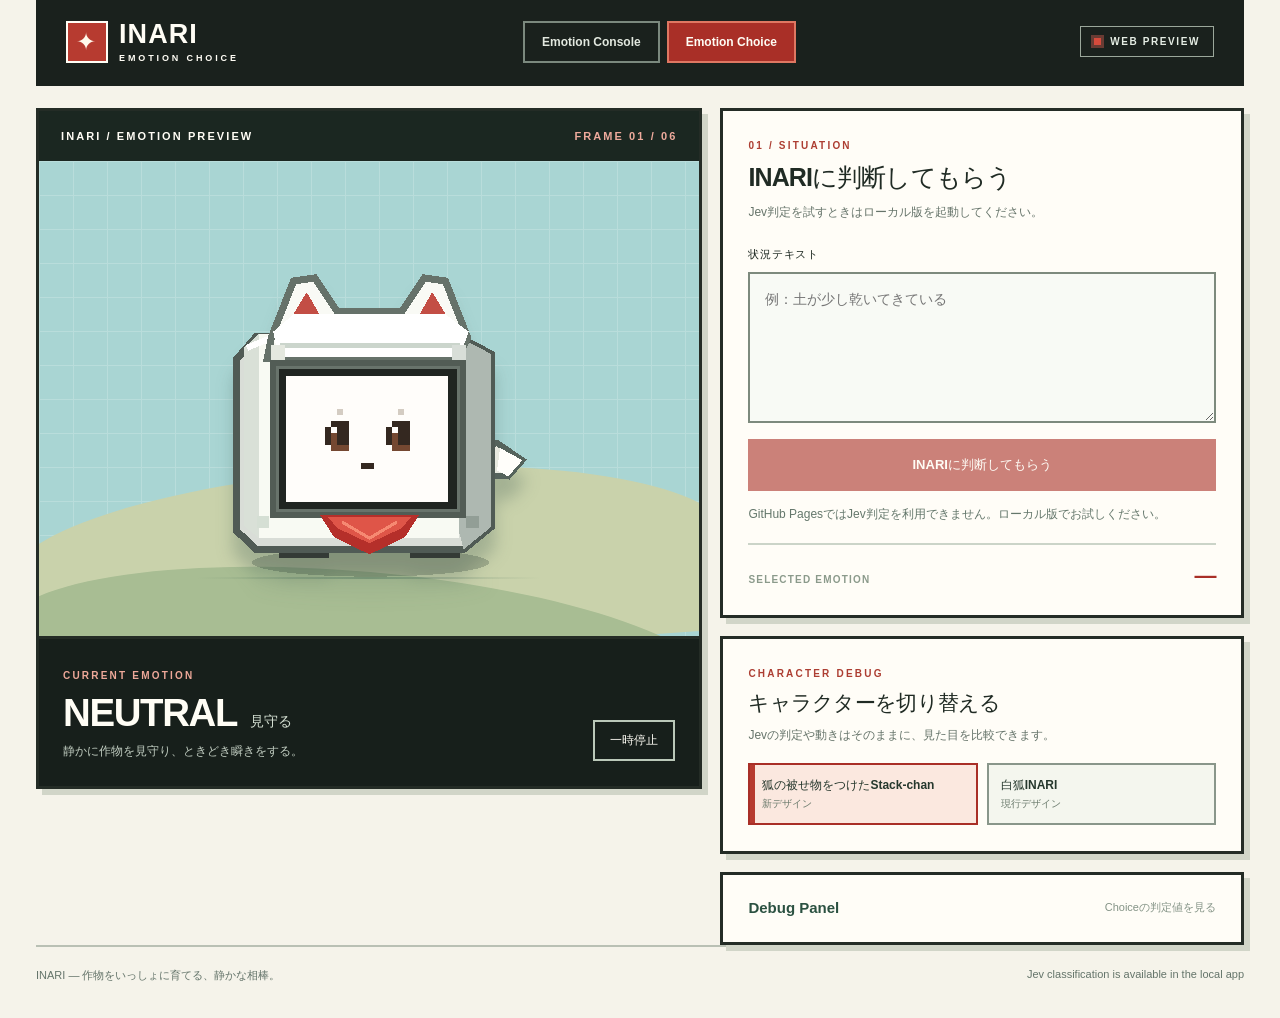
==== emotion-choice/index.html @ 9ecdd57f "Update preview from 60a2938b7bea" ====
<!doctype html>
<html lang="ja">
  <head>
    <meta charset="UTF-8" />
    <meta name="viewport" content="width=device-width, initial-scale=1" />
    <meta name="theme-color" content="#153c32" />
    <meta name="description" content="状況テキストからJevがINARIの感情を選ぶローカル検証画面。" />
    <title>INARI Emotion Choice</title>
    <link rel="stylesheet" href="../styles.css?v=11" />
    <script type="module" src="../src/choiceApp.js?v=12"></script>
  </head>
  <body>
    <div class="page-shell">
      <header class="site-header">
        <div class="brand-lockup" aria-label="INARI Emotion Choice">
          <span class="brand-mark" aria-hidden="true">✦</span>
          <span>INARI <small>EMOTION CHOICE</small></span>
        </div>
        <nav class="mode-nav" aria-label="表示モード">
          <a href="../emotion-console/">Emotion Console</a>
          <a href="../emotion-choice/" aria-current="page">Emotion Choice</a>
        </nav>
        <span class="local-badge"><span class="live-dot" aria-hidden="true"></span> WEB PREVIEW</span>
      </header>

      <main>
        <h1 class="sr-only">INARI Emotion Choice</h1>

        <div class="demo-grid">
          <section class="stage-card" aria-labelledby="stage-title">
            <div class="stage-topline">
              <span id="stage-title">INARI / EMOTION PREVIEW</span>
              <span class="stage-count" id="frameCount">FRAME 01 / 06</span>
            </div>
            <div class="stage-scene">
              <div class="horizon horizon-back" aria-hidden="true"></div>
              <div class="horizon horizon-front" aria-hidden="true"></div>
              <div class="sprite-anchor">
                <div id="sprite" class="sprite" role="img" aria-label="INARIが見守っています">
                  <div class="sprite-body" aria-hidden="true"></div>
                </div>
              </div>
              <span class="ground-line" aria-hidden="true"></span>
            </div>
            <div class="stage-info">
              <div>
                <p class="stage-label">CURRENT EMOTION</p>
                <h2><span id="emotionName">NEUTRAL</span><span id="emotionNameJa" class="emotion-ja">見守る</span></h2>
                <p id="emotionDescription" class="emotion-description">静かに作物を見守る。</p>
              </div>
              <button id="motionToggle" class="motion-toggle" type="button" aria-pressed="false">一時停止</button>
            </div>
          </section>

          <div class="control-column">
            <section class="control-card choice-card" aria-labelledby="choice-title">
              <div class="section-heading">
                <span class="section-index">01 / SITUATION</span>
                <h2 id="choice-title">INARIに判断してもらう</h2>
                <p>Jev判定を試すときはローカル版を起動してください。</p>
              </div>
              <form id="choiceForm" class="choice-form">
                <label for="situationInput">状況テキスト</label>
                <textarea id="situationInput" disabled name="situation" rows="5" maxlength="2000" placeholder="例：土が少し乾いてきている" required></textarea>
                <button id="choiceSubmit" disabled type="submit">INARIに判断してもらう</button>
              </form>
              <p id="choiceStatus" class="choice-status" role="status" aria-live="polite">GitHub PagesではJev判定を利用できません。ローカル版でお試しください。</p>
              <div class="choice-result" aria-live="polite">
                <span>SELECTED EMOTION</span>
                <strong id="selectedEmotion">—</strong>
              </div>
            </section>

            <section class="control-card character-card" aria-labelledby="character-title">
              <div class="section-heading">
                <span class="section-index">CHARACTER DEBUG</span>
                <h2 id="character-title">キャラクターを切り替える</h2>
                <p>Jevの判定や動きはそのままに、見た目を比較できます。</p>
              </div>
              <fieldset class="character-switch" aria-label="INARIのデザインを選択">
                <legend class="sr-only">INARIのデザイン</legend>
                <label><input type="radio" name="characterStyle" value="stackchan" checked /><span>狐の被せ物をつけたStack-chan <small>新デザイン</small></span></label>
                <label><input type="radio" name="characterStyle" value="original" /><span>白狐INARI <small>現行デザイン</small></span></label>
              </fieldset>
            </section>

            <details class="control-card debug-panel" id="debugPanel">
              <summary>Debug Panel <span>Choiceの判定値を見る</span></summary>
              <dl class="debug-metrics">
                <div><dt>Selected Emotion</dt><dd id="debugEmotion">—</dd></div>
                <div><dt>Confidence</dt><dd id="debugConfidence">—</dd></div>
              </dl>
              <table class="probability-table">
                <caption>各emotionのprobability</caption>
                <thead><tr><th scope="col">Emotion</th><th scope="col">Probability</th></tr></thead>
                <tbody id="probabilityRows"></tbody>
              </table>
            </details>
          </div>
        </div>
      </main>

      <footer class="site-footer">
        <span>INARI — 作物をいっしょに育てる、静かな相棒。</span>
        <span>Jev classification is available in the local app</span>
      </footer>
    </div>
  </body>
</html>
---- styles.css ----
:root {
  color-scheme: light;
  font-family: -apple-system, BlinkMacSystemFont, "Hiragino Kaku Gothic ProN", "Yu Gothic", "Noto Sans JP", sans-serif;
  color: #173b32;
  background: #f4f1e9;
  font-synthesis: none;
}
* { box-sizing: border-box; }
html { scroll-behavior: smooth; }
body { margin: 0; min-width: 320px; }
button { font: inherit; }
button:focus-visible { outline: 3px solid #d35a45; outline-offset: 3px; }
.page-shell { max-width: 1480px; padding: 0 48px; margin: 0 auto; }
.site-header { min-height: 88px; display: flex; align-items: center; justify-content: space-between; border-bottom: 1px solid #dcd8cb; gap: 16px; }
.mode-nav { display: flex; align-items: center; gap: 4px; padding: 4px; border: 1px solid #ded9cc; border-radius: 12px; background: #ebece3; }
.mode-nav a { padding: 9px 12px; border-radius: 9px; color: #607369; text-decoration: none; font-size: 11px; font-weight: 800; white-space: nowrap; }
.mode-nav a[aria-current="page"] { color: #fffdf5; background: #245542; }
.mode-nav a:focus-visible { outline: 3px solid #d35a45; outline-offset: 2px; }
.brand-lockup { display: flex; align-items: center; gap: 11px; font-size: 24px; font-weight: 800; letter-spacing: .04em; line-height: 1; white-space: nowrap; }
.brand-lockup small { display: block; font-size: 9px; font-weight: 800; letter-spacing: .32em; margin-top: 6px; }
.brand-mark { width: 38px; height: 38px; border-radius: 12px; background: #b83e35; color: #fff9ec; display: grid; place-items: center; font-size: 24px; }
.local-badge { display: flex; align-items: center; gap: 9px; border: 1px solid #d7d1c2; padding: 9px 13px; border-radius: 100px; font-size: 10px; font-weight: 800; letter-spacing: .16em; color: #5c6a57; white-space: nowrap; }
.live-dot { display: inline-block; width: 7px; height: 7px; background: #89a96a; border-radius: 50%; box-shadow: 0 0 0 3px #e5ebdc; }
.intro { padding: 42px 0 34px; }
.eyebrow, .section-index, .stage-label { margin: 0; font-size: 10px; line-height: 1.5; font-weight: 800; letter-spacing: .22em; color: #a34739; }
.intro h1 { margin: 15px 0 16px; max-width: 900px; font-size: clamp(37px, 5vw, 66px); line-height: 1.19; letter-spacing: -.055em; font-weight: 750; }
.intro h1 em { color: #8a9c67; font-style: normal; }
.intro-copy { margin: 0; max-width: 650px; color: #62746b; line-height: 1.9; font-size: 14px; }
.demo-grid { display: grid; grid-template-columns: minmax(440px, 1.14fr) minmax(370px, .86fr); gap: 20px; align-items: stretch; }
.stage-card { background: #143b31; color: #fffdf5; border-radius: 22px; overflow: hidden; min-height: 660px; display: flex; flex-direction: column; box-shadow: 0 18px 40px #18372a18; }
.stage-topline { z-index: 2; display: flex; justify-content: space-between; align-items: center; gap: 10px; padding: 25px 30px 0; font-size: 10px; letter-spacing: .19em; font-weight: 800; color: #b5c7ae; }
.stage-count { color: #93aa9b; white-space: nowrap; }
.stage-scene { position: relative; min-height: 430px; flex: 1; display: grid; place-items: center; overflow: hidden; background: radial-gradient(circle at 50% 38%, #39644b 0, #214b3a 38%, #143b31 78%); }
.stage-scene::before { content: ""; position: absolute; inset: 0; opacity: .45; background-image: radial-gradient(#c2d1ac 1px, transparent 1px); background-size: 30px 30px; mask-image: linear-gradient(to bottom, transparent 5%, black 42%, transparent 85%); }
.horizon { position: absolute; left: -5%; width: 110%; height: 145px; bottom: 8%; border-radius: 50% 50% 0 0; opacity: .48; }
.horizon-back { background: #4f7756; transform: rotate(-6deg) translateY(35px); }
.horizon-front { background: #244d38; transform: rotate(6deg) translateY(88px); }
.ground-line { position: absolute; bottom: 13%; left: 24%; right: 24%; height: 1px; background: linear-gradient(90deg, transparent, #9fc39665, transparent); }
.sprite-anchor { position: relative; z-index: 1; width: min(63vw, 360px); aspect-ratio: 1; margin-top: 20px; filter: drop-shadow(0 24px 18px #061b1740); }
.sprite { position: relative; width: 100%; height: 100%; image-rendering: pixelated; transform-origin: 50% 88%; transition: transform 260ms ease; }
.sprite-body { position: absolute; inset: 0; background-repeat: no-repeat; background-position: center; image-rendering: pixelated; }
.stage-info { position: relative; z-index: 2; min-height: 155px; padding: 22px 30px 29px; display: flex; justify-content: space-between; align-items: end; gap: 20px; background: #10382f; border-top: 1px solid #ffffff12; }
.stage-label { color: #9ebdab; }
.stage-info h2 { margin: 7px 0 5px; font-size: clamp(27px, 3vw, 37px); line-height: 1.2; letter-spacing: -.035em; }
.emotion-ja { color: #b8c9a5; font-size: 14px; font-weight: 500; margin-left: 13px; letter-spacing: 0; }
.emotion-description { margin: 0; color: #acc2b5; font-size: 12px; line-height: 1.7; }
.motion-toggle { flex: 0 0 auto; background: #ffffff14; border: 1px solid #ffffff30; color: #e8f0e6; border-radius: 10px; padding: 10px 15px; cursor: pointer; font-size: 12px; }
.motion-toggle:hover { background: #ffffff24; }
.control-column { display: flex; flex-direction: column; gap: 20px; }
.control-card { border: 1px solid #ded9cc; border-radius: 20px; background: #fffdf8; padding: 28px 29px 30px; }
.choice-form { display: grid; gap: 10px; margin-top: 25px; }
.choice-form label { font-size: 11px; font-weight: 800; letter-spacing: .07em; }
.choice-form textarea { resize: vertical; min-height: 132px; padding: 14px 15px; border: 1px solid #cbd5c7; border-radius: 12px; background: #f8faf5; color: #173b32; font: inherit; font-size: 14px; line-height: 1.7; }
.choice-form textarea:focus-visible { outline: 3px solid #d35a45; outline-offset: 2px; }
.choice-form button { margin-top: 6px; border: 0; border-radius: 11px; padding: 15px 18px; background: #286849; color: #fffdf5; cursor: pointer; font-size: 13px; font-weight: 800; }
.choice-form button:hover { background: #1d543a; }
.choice-form button:disabled { opacity: .6; cursor: wait; }
.choice-status { min-height: 25px; margin: 14px 0 0; color: #64776b; font-size: 12px; line-height: 1.6; }
.choice-status[data-state="error"] { color: #ab453b; }
.choice-status[data-state="success"] { color: #286849; }
.choice-result { display: flex; align-items: baseline; justify-content: space-between; gap: 12px; margin-top: 13px; padding: 18px 0 0; border-top: 1px solid #e4e5d9; }
.choice-result span { color: #8b9a8b; font-size: 10px; font-weight: 800; letter-spacing: .12em; }
.choice-result strong { color: #245542; font-size: 22px; letter-spacing: -.02em; }
.debug-panel { flex: 1; padding-top: 22px; }
.debug-panel summary { display: flex; align-items: center; justify-content: space-between; gap: 10px; cursor: pointer; color: #2b5141; font-size: 15px; font-weight: 800; }
.debug-panel summary span { color: #849386; font-size: 11px; font-weight: 500; }
.debug-panel[open] summary { margin-bottom: 19px; }
.debug-metrics { display: grid; grid-template-columns: 1fr 1fr; gap: 10px; margin: 0 0 18px; }
.debug-metrics div { padding: 12px; border-radius: 10px; background: #f1f5ed; }
.debug-metrics dt { color: #819486; font-size: 10px; }
.debug-metrics dd { margin: 5px 0 0; color: #254b3a; font-size: 15px; font-weight: 800; }
.probability-table { width: 100%; border-collapse: collapse; text-align: left; font-size: 11px; }
.probability-table caption { margin-bottom: 8px; text-align: left; color: #6c7d70; font-size: 11px; }
.probability-table th, .probability-table td { padding: 6px 5px; border-bottom: 1px solid #e8ebe1; }
.probability-table thead th { color: #849386; font-size: 9px; letter-spacing: .1em; }
.probability-table tbody th { color: #385e4b; }
.probability-table td { color: #3c5649; font-variant-numeric: tabular-nums; }
.emotion-controls { flex: 1; }
.section-heading h2 { margin: 8px 0 8px; font-size: 25px; letter-spacing: -.035em; }
.section-heading p { margin: 0; color: #7b877c; font-size: 12px; line-height: 1.7; }
.direct-buttons { display: grid; grid-template-columns: repeat(2, minmax(0, 1fr)); gap: 8px; margin-top: 19px; }
.direct-button { min-width: 0; min-height: 58px; text-align: left; border: 1px solid #ded9cb; background: #f6f3eb; border-radius: 12px; padding: 10px 12px; cursor: pointer; color: #29493f; transition: background .18s, border .18s, transform .18s; }
.direct-button:hover, .sequence-button:hover, .replay-button:hover { transform: translateY(-2px); border-color: #b8c7aa; background: #edf2e9; }
.direct-button[aria-pressed="true"] { border-color: #2f6b50; background: #e4efe4; box-shadow: inset 0 0 0 1px #2f6b50; }
.direct-button strong { display: block; font-size: 12px; letter-spacing: .04em; }
.direct-button span { display: block; margin-top: 3px; color: #79877b; font-size: 11px; }
.sequence-controls { display: flex; align-items: center; justify-content: space-between; gap: 10px; margin-top: 15px; }
.sequence-controls span { color: #7b877c; font-size: 11px; font-weight: 800; letter-spacing: .15em; white-space: nowrap; }
.sequence-button, .replay-button { border: 1px solid #d7dece; border-radius: 10px; background: #f3f7ed; color: #345645; padding: 9px 13px; cursor: pointer; font-size: 11px; font-weight: 700; transition: background .18s, border .18s, transform .18s; }
.playback-card { display: flex; justify-content: space-between; align-items: center; gap: 18px; }
.playback-card .section-heading h2 { font-size: 20px; }
.replay-button { flex: 0 0 auto; }
.decision-strip { display: grid; grid-template-columns: 165px 1fr; gap: 4px 30px; border: 1px solid #dcd8cb; border-radius: 18px; padding: 23px 28px; background: #eaece3; margin: 20px 0 25px; align-items: center; }
.decision-strip h2 { font-size: 19px; margin: 6px 0 0; }
.motion-specs { display: grid; grid-template-columns: 1fr 1.5fr .8fr .8fr; gap: 10px; margin: 0; }
.motion-specs div { min-height: 72px; border: 1px solid #ced7c9; border-radius: 10px; padding: 10px 12px; background: #f7f9f2; }
.motion-specs dt { color: #829b82; font-size: 9px; font-weight: 800; letter-spacing: .16em; }
.motion-specs dd { margin: 7px 0 0; color: #345645; font-size: 12px; font-weight: 700; line-height: 1.45; }
.prototype-note { grid-column: 2; margin: 3px 0 0; color: #748278; font-size: 11px; line-height: 1.6; }
.site-footer { display: flex; justify-content: space-between; gap: 20px; border-top: 1px solid #dcd8cb; padding: 21px 0 35px; font-size: 11px; color: #89948a; }
@media (max-width: 950px) {
  .page-shell { padding: 0 24px; }
  .demo-grid { grid-template-columns: 1fr; }
  .stage-card { min-height: 590px; }
  .stage-scene { min-height: 390px; }
  .sprite-anchor { width: min(58vw, 340px); }
  .control-column { display: grid; grid-template-columns: minmax(0, 1.3fr) minmax(260px, .7fr); }
  .control-card { padding: 24px; }
  .playback-card { display: block; }
  .replay-button { margin-top: 19px; }
  .motion-specs { grid-template-columns: repeat(2, minmax(0, 1fr)); }
}
@media (max-width: 640px) {
  .page-shell { padding: 0 16px; }
  .site-header { min-height: 74px; flex-wrap: wrap; padding: 13px 0; }
  .mode-nav { order: 3; width: 100%; }
  .mode-nav a { flex: 1; text-align: center; }
  .brand-lockup { font-size: 20px; }
  .brand-mark { width: 34px; height: 34px; }
  .local-badge { font-size: 8px; letter-spacing: .07em; padding: 7px 9px; }
  .intro { padding: 32px 0 25px; }
  .intro h1 { font-size: clamp(34px, 9vw, 48px); }
  .intro-copy { font-size: 13px; }
  .stage-card { min-height: 540px; }
  .stage-topline { padding: 20px 19px 0; font-size: 8px; }
  .stage-scene { min-height: 340px; }
  .sprite-anchor { width: min(70vw, 290px); }
  .stage-info { padding: 18px 20px 22px; min-height: 145px; }
  .stage-info h2 { font-size: 29px; }
  .emotion-ja { display: block; margin: 1px 0 0; }
  .control-column { display: flex; }
  .control-card { padding: 22px 20px; }
  .direct-buttons { grid-template-columns: repeat(2, minmax(0, 1fr)); }
  .decision-strip { display: block; padding: 22px 18px; }
  .motion-specs { margin-top: 18px; grid-template-columns: repeat(2, minmax(0, 1fr)); }
  .motion-specs div { min-height: 84px; }
  .prototype-note { margin-top: 12px; }
  .site-footer { display: block; line-height: 1.7; }
  .site-footer span { display: block; }
}
@media (prefers-reduced-motion: reduce) {
  html { scroll-behavior: auto; }
  *, *::before, *::after { transition-duration: 0.01ms !important; animation-duration: 0.01ms !important; }
}

/* Bright, framed layout inspired by the field cards. Animation rules remain untouched. */
:root { color: #202b24; background: #f5f3ea; }
button:focus-visible, a:focus-visible, textarea:focus-visible, summary:focus-visible { outline: 3px solid #b73b30; outline-offset: 3px; }
.sr-only { position: absolute; width: 1px; height: 1px; padding: 0; margin: -1px; overflow: hidden; clip: rect(0, 0, 0, 0); white-space: nowrap; border: 0; }
.page-shell { max-width: 1600px; padding: 0 36px; }
.site-header { min-height: 86px; padding: 13px 27px; border: 3px solid #1a211d; border-top: 0; color: #fffdf5; background: #1a211d; }
.brand-lockup { font-size: 27px; font-weight: 900; }
.brand-mark { width: 42px; height: 42px; border: 2px solid #fffdf5; border-radius: 0; background: #b73b30; }
.mode-nav { gap: 7px; padding: 0; border: 0; border-radius: 0; background: transparent; }
.mode-nav a { padding: 12px 17px; border: 2px solid #7b897e; border-radius: 0; color: #e2e8df; font-size: 12px; }
.mode-nav a:hover { color: white; border-color: white; }
.mode-nav a[aria-current="page"] { border-color: #df7762; color: #fffdf5; background: #a92f27; }
.local-badge { border-color: #9ba79b; border-radius: 0; color: #e5ede4; }
.live-dot { border-radius: 0; background: #d64b3c; box-shadow: 0 0 0 3px #693b33; }
main { padding-top: 22px; }
.demo-grid { grid-template-columns: minmax(0, 1.12fr) minmax(360px, .88fr); gap: 18px; }
.stage-card, .control-card, .decision-strip { border: 3px solid #242c26; border-radius: 0; box-shadow: 6px 6px 0 #d1d5c8; }
.stage-card { min-height: 0; background: #1b2721; }
.stage-topline { min-height: 50px; padding: 12px 22px; background: #1b2721; color: #fffdf5; font-size: 11px; }
.stage-count { color: #eeaa9c; }
.stage-scene { min-height: 475px; background: #a9d5d3; }
.stage-scene::before { opacity: .19; background-image: linear-gradient(#fff 1px, transparent 1px), linear-gradient(90deg, #fff 1px, transparent 1px); background-size: 34px 34px; mask-image: none; }
.horizon { bottom: -45px; height: 185px; opacity: 1; }
.horizon-back { background: #c9d2ab; transform: rotate(-4deg) translateY(-27px); }
.horizon-front { background: #a8bd93; transform: rotate(5deg) translateY(76px); }
.ground-line { bottom: 12%; height: 2px; background: linear-gradient(90deg, transparent, #426b5766, transparent); }
.sprite-anchor { width: min(37vw, 405px); margin-top: 4px; filter: drop-shadow(0 21px 8px #35514d40); }
.stage-info { min-height: 150px; padding: 20px 24px 25px; border-top: 3px solid #242c26; background: #171f1b; }
.stage-label { color: #eda899; }
.stage-info h2 { font-size: clamp(30px, 3vw, 42px); }
.emotion-ja { color: #d4dfd2; font-weight: 600; }
.emotion-description { color: #c0ccc0; }
.motion-toggle { min-width: 82px; border: 2px solid #bac8b9; border-radius: 0; background: transparent; color: #fffdf5; font-weight: 800; }
.motion-toggle:hover { background: #344238; }
.control-column { gap: 18px; }
.control-card { padding: 24px 25px 26px; background: #fffdf7; }
.section-index { color: #ad3e32; }
.section-heading h2 { font-size: 25px; }
.section-heading p { color: #66746a; }
.direct-buttons { gap: 9px; margin-top: 21px; }
.direct-button { min-height: 62px; border: 2px solid #7d8a7d; border-radius: 0; background: #f5f5ed; color: #29372d; }
.direct-button:hover { border-color: #a92f27; background: #fff2eb; }
.direct-button[aria-pressed="true"] { border-color: #a92f27; background: #fbe8df; box-shadow: inset 6px 0 0 #b73b30; }
.direct-button strong { font-size: 13px; }
.direct-button span { color: #5f6d60; }
.sequence-button, .replay-button { border: 2px solid #26342a; border-radius: 0; background: #26342a; color: #fffdf5; font-weight: 800; }
.sequence-button:hover, .replay-button:hover { border-color: #a92f27; background: #a92f27; }
.choice-form textarea { border: 2px solid #7d8a7d; border-radius: 0; background: #f8faf5; }
.choice-form button { border: 2px solid #a92f27; border-radius: 0; background: #a92f27; }
.choice-form button:hover { background: #852820; }
.choice-form button:disabled { cursor: not-allowed; }
.choice-result { border-top: 2px solid #cbd4c8; }
.choice-result strong { color: #a92f27; }
.debug-metrics div { border: 2px solid #d2dccf; border-radius: 0; background: #f3f6ef; }
.decision-strip { grid-template-columns: 175px 1fr; margin-top: 20px; background: #fffdf7; }
.motion-specs div { border: 2px solid #afbbac; border-radius: 0; background: #f4f6ef; }
.motion-specs dt { color: #a43d32; }
.site-footer { border-top: 2px solid #b9c0b4; color: #64746a; }
@media (max-width: 1050px) {
  .page-shell { padding: 0 24px; }
  .demo-grid { grid-template-columns: 1fr; }
  .stage-scene { min-height: 430px; }
  .sprite-anchor { width: min(50vw, 380px); }
}
@media (max-width: 640px) {
  .page-shell { padding: 0 12px; }
  .site-header { gap: 12px; padding: 13px 15px; }
  .brand-lockup { font-size: 21px; }
  .brand-mark { width: 35px; height: 35px; }
  .local-badge { margin-left: auto; font-size: 8px; }
  .mode-nav { display: grid; grid-template-columns: 1fr 1fr; }
  .mode-nav a { padding: 10px 5px; text-align: center; font-size: 10px; }
  main { padding-top: 13px; }
  .demo-grid, .control-column { gap: 14px; }
  .stage-topline { min-height: 44px; padding: 10px 14px; font-size: 9px; }
  .stage-scene { min-height: 340px; }
  .sprite-anchor { width: min(78vw, 310px); }
  .stage-info { min-height: 135px; padding: 17px 16px 19px; }
  .stage-info h2 { font-size: 28px; }
  .motion-toggle { min-width: 67px; padding: 9px 7px; font-size: 10px; }
  .control-card { padding: 20px 17px; }
  .section-heading h2 { font-size: 22px; }
  .direct-buttons { gap: 7px; }
  .direct-button { min-height: 57px; padding: 8px 10px; }
  .decision-strip { padding: 19px 17px; }
}

/* Keep the preview stage compact when the control column grows taller. */
.demo-grid { align-items: start; }

/* Character comparison keeps the same motion player and stage dimensions. */
.character-card .section-heading h2 { font-size: 21px; }
.character-switch { display: grid; grid-template-columns: repeat(2, minmax(0, 1fr)); gap: 9px; margin: 17px 0 0; padding: 0; border: 0; }
.character-switch label { position: relative; display: block; min-width: 0; cursor: pointer; }
.character-switch input { position: absolute; width: 1px; height: 1px; opacity: 0; }
.character-switch span { display: flex; flex-direction: column; justify-content: center; min-height: 62px; padding: 10px 12px; border: 2px solid #89968a; background: #f4f6ee; color: #26382d; font-size: 12px; line-height: 1.35; font-weight: 800; }
.character-switch small { margin-top: 4px; color: #6a7a6c; font-size: 10px; font-weight: 700; }
.character-switch input:checked + span { border-color: #a92f27; background: #fbe8df; box-shadow: inset 5px 0 0 #b73b30; }
.character-switch input:focus-visible + span { outline: 3px solid #b73b30; outline-offset: 3px; }
.character-switch label:hover span { border-color: #a92f27; }
@media (max-width: 640px) {
  .character-switch { grid-template-columns: 1fr; }
  .character-switch span { min-height: 50px; }
}
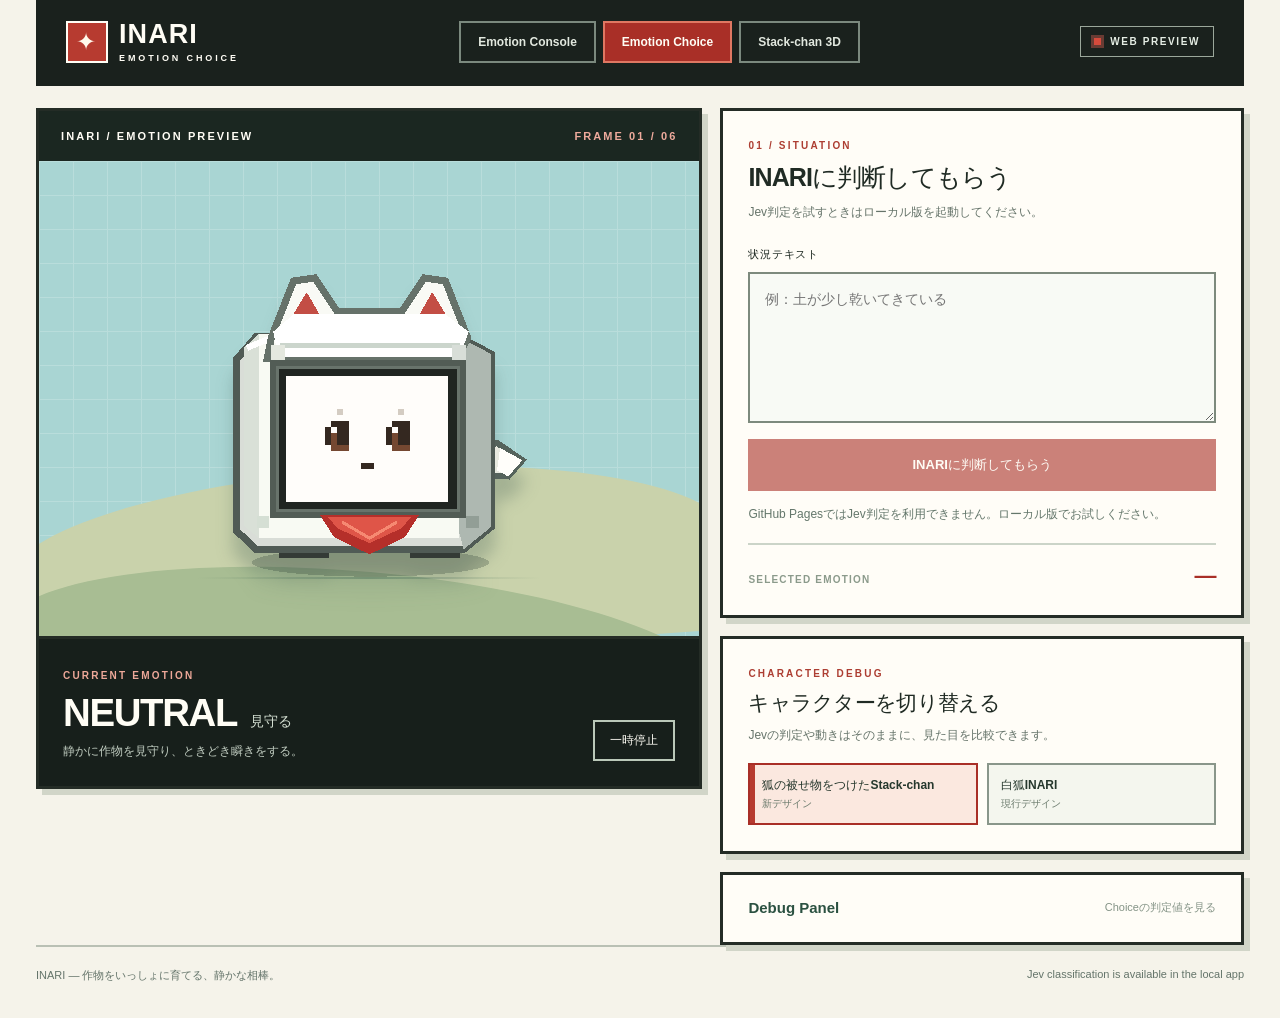
==== commit 667f6bac: "Update preview from d28e42dcb8df" ====
--- a/emotion-choice/index.html
+++ b/emotion-choice/index.html
@@ -7,7 +7,7 @@
     <meta name="description" content="状況テキストからJevがINARIの感情を選ぶローカル検証画面。" />
     <title>INARI Emotion Choice</title>
     <link rel="stylesheet" href="../styles.css?v=11" />
-    <script type="module" src="../src/choiceApp.js?v=12"></script>
+    <script type="module" src="../src/choiceApp.js?v=16"></script>
   </head>
   <body>
     <div class="page-shell">
@@ -19,6 +19,7 @@
         <nav class="mode-nav" aria-label="表示モード">
           <a href="../emotion-console/">Emotion Console</a>
           <a href="../emotion-choice/" aria-current="page">Emotion Choice</a>
+          <a href="../stackchan-preview/">Stack-chan 3D</a>
         </nav>
         <span class="local-badge"><span class="live-dot" aria-hidden="true"></span> WEB PREVIEW</span>
       </header>
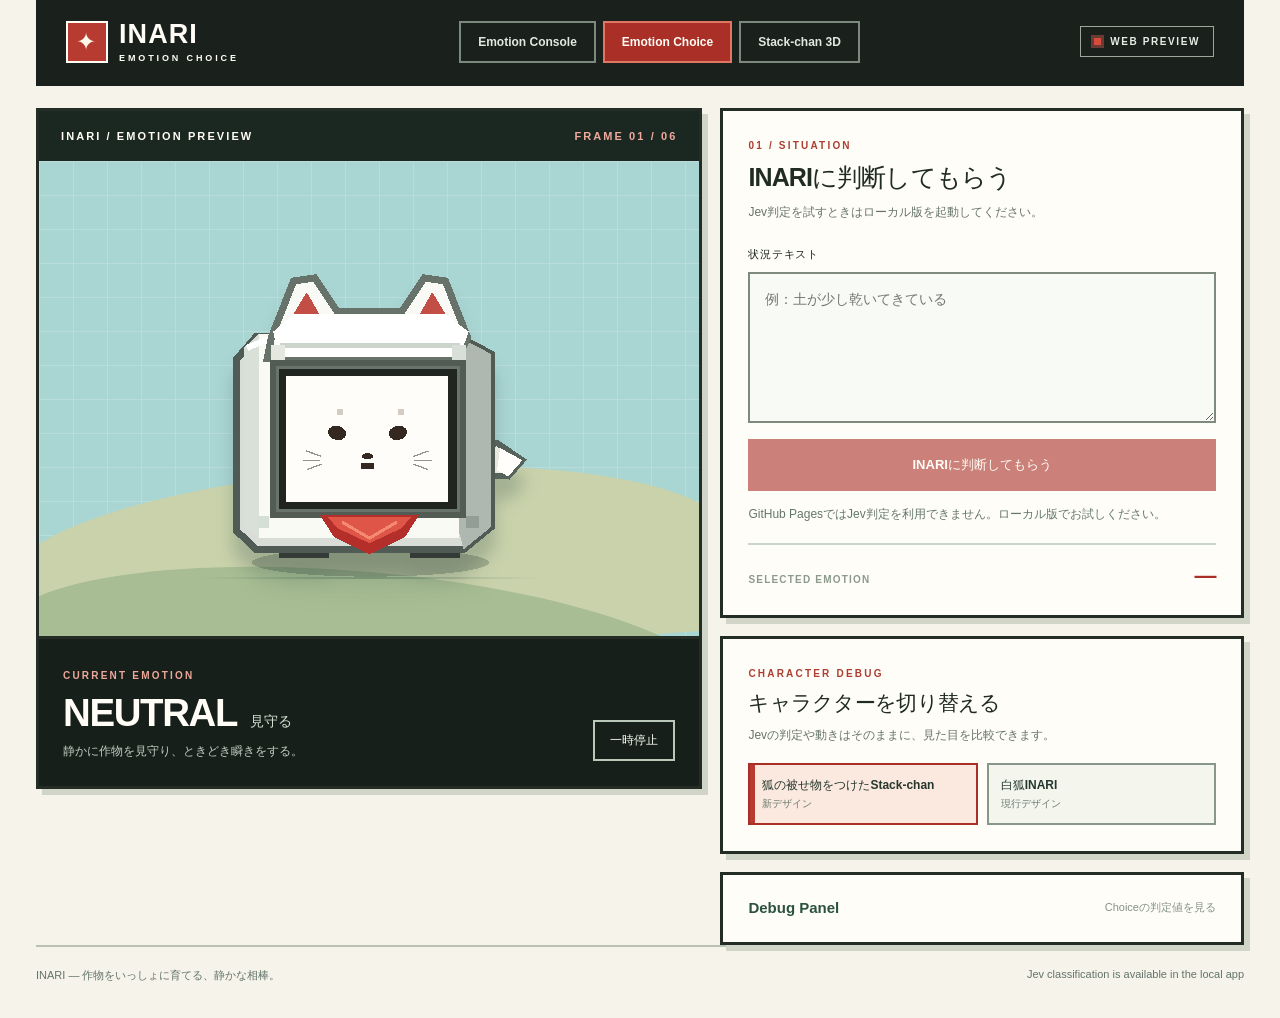
==== commit 7e6c6575: "Update preview from 47282a9f1e2a" ====
--- a/emotion-choice/index.html
+++ b/emotion-choice/index.html
@@ -7,7 +7,7 @@
     <meta name="description" content="状況テキストからJevがINARIの感情を選ぶローカル検証画面。" />
     <title>INARI Emotion Choice</title>
     <link rel="stylesheet" href="../styles.css?v=11" />
-    <script type="module" src="../src/choiceApp.js?v=16"></script>
+    <script type="module" src="../src/choiceApp.js?v=18"></script>
   </head>
   <body>
     <div class="page-shell">
